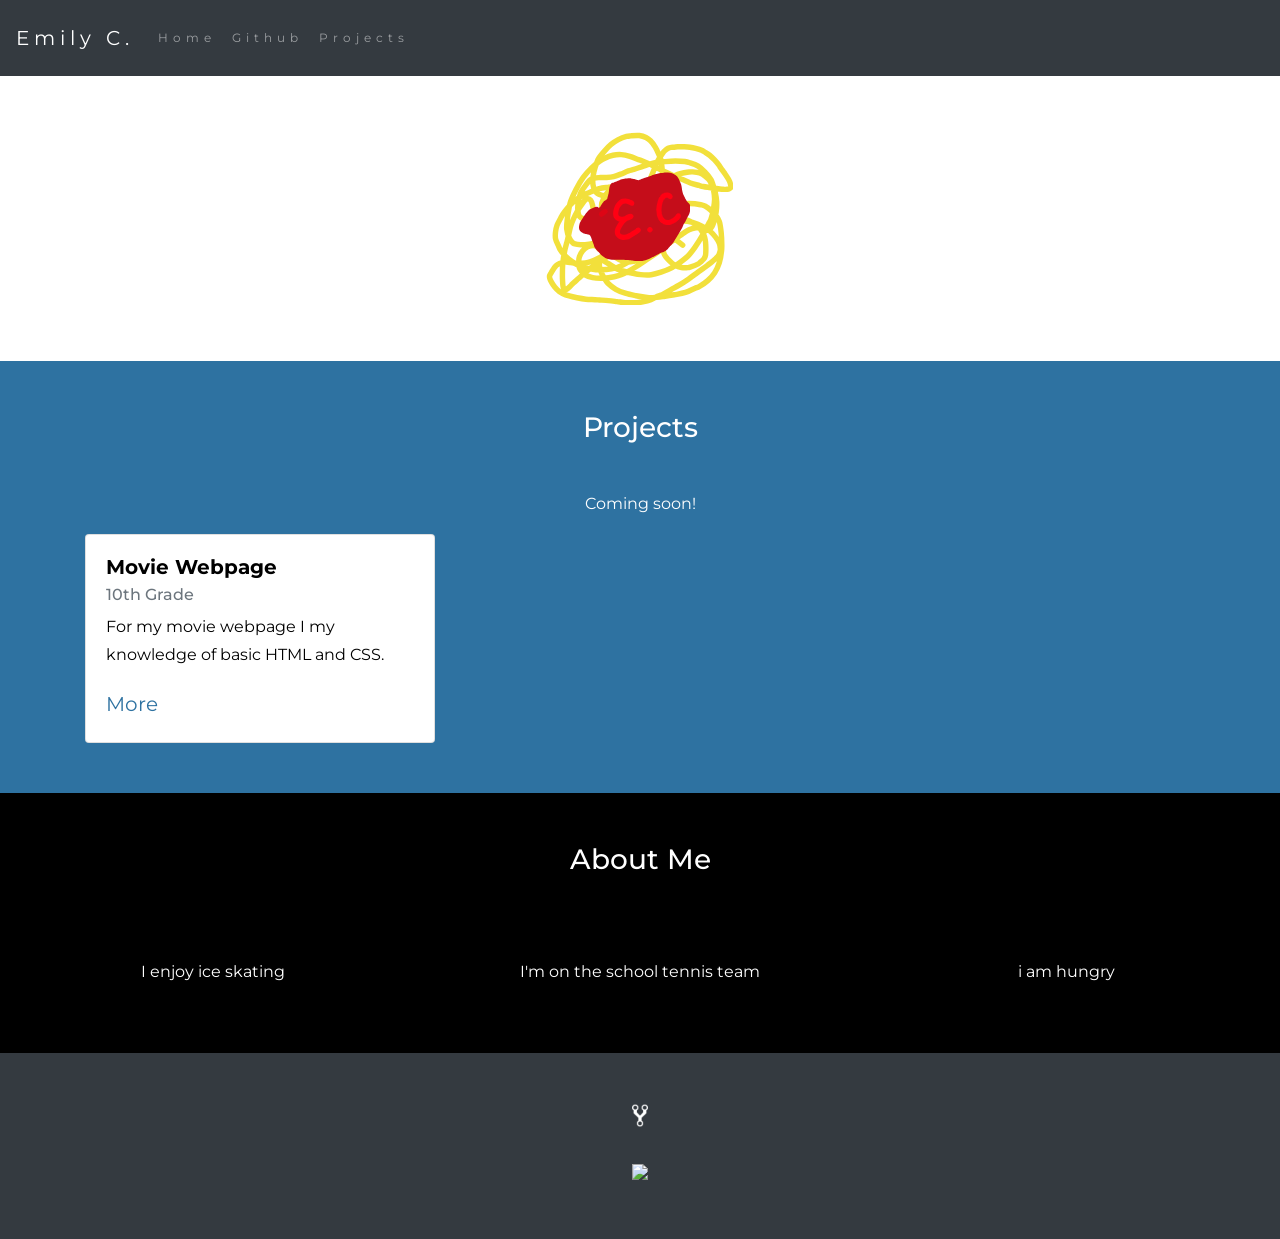
==== index.html @ f396c5cf "Update index.html" ====
<!DOCTYPE html>
<html lang="en">

<head>
    <title class="owner-name">#</title>
    <meta charset="utf-8">
    <meta name="viewport" content="width=device-width, initial-scale=1">
    <link rel="stylesheet" href="https://stackpath.bootstrapcdn.com/bootstrap/4.3.1/css/bootstrap.min.css">
    <link href="https://fonts.googleapis.com/css?family=Montserrat" rel="stylesheet">
    <link href="https://cdn.jsdelivr.net/npm/prismjs@1.29.0/themes/prism.css" rel="stylesheet" /> 
    <link rel="stylesheet" href="style.css" type="text/css">
    <script src="https://code.jquery.com/jquery-3.3.1.slim.min.js"></script>
    <script src="https://cdnjs.cloudflare.com/ajax/libs/popper.js/1.14.7/umd/popper.min.js"></script>
    <script src="https://stackpath.bootstrapcdn.com/bootstrap/4.3.1/js/bootstrap.min.js"></script>

</head>

<body>

    <!-- Navbar -->

    <nav class="navbar navbar-expand-lg navbar-dark bg-dark">
        <a class="navbar-brand owner-name" href="#"></a>
        <button class="navbar-toggler" type="button" data-toggle="collapse" data-target="#navbarSupportedContent" aria-controls="navbarSupportedContent" aria-expanded="false" aria-label="Toggle navigation">
            <span class="navbar-toggler-icon"></span>
        </button>

        <div class="collapse navbar-collapse" id="navbarSupportedContent">
            <ul class="navbar-nav mr-auto">
                <li class="nav-item">
                    <a class="nav-link" href="index.html">Home</a>
                </li>
                <li class="nav-item">
                    <a class="nav-link" href="#" id="github" target="_blank">Github</a>
                </li>
                <li class="nav-item">
                    <a class="nav-link" href="#projects">Projects</a>
                </li>
            </ul>
        </div>
    </nav>

    <!-- First Container -->
    <div class="container-fluid bg-1 text-center">
        <!--<h1 class="margin">Name</h1>-->
        <img src="img/emily-logo.png" class="img-fluid" alt="Logo" id="logo">
    </div>

    <!-- Second Container -->
    <div class="container-fluid bg-2 text-center" id="projects">
        <h3 class="margin">Projects</h3>
        <p> Coming soon!</p>
        <div class="container">
            <div class="row">

                <div class="col-sm-4">
                    <div class="card">
                        <div class="card-body">
                            <h5 class="card-title"> Movie Webpage </h5>
                            <h6 class="card-subtitle mb-2 text-muted">10th Grade</h6>
                            <p class="card-text"> For my movie webpage I my knowledge of basic HTML and CSS. </p>
                            <a href="projects/movie-webpage.html" class="card-link">More</a>
                        </div>
                    </div>
                </div> 

                <!--
                <div class="col-sm-4">
                    <div class="card">
                        <div class="card-body">
                            <h5 class="card-title">Project Name</h5>
                            <h6 class="card-subtitle mb-2 text-muted">10th Grade</h6>
                            <p class="card-text">A brief explanation of the project.</p>
                            <a href="#" class="card-link">More</a>
                        </div>
                    </div>
                </div>
                -->
            

            </div>
        </div>
        </a>
    </div>

    <!-- Third Container (Grid) -->
    <div class="container-fluid bg-3 text-center">
        <h3 class="margin">About Me</h3><br>
        <div class="row">
            <div class="col-sm-4">
                <p>I enjoy ice skating</p>
            </div>
            <div class="col-sm-4">
                <p>I'm on the school tennis team</p>
            </div>
            <div class="col-sm-4">
                <p>i am hungry</p>
            </div>
        </div>
    </div>

    <!-- Footer -->
    <footer class="container-fluid bg-4 text-center">
        <a href="#" target="_blank" id="fork"><img src="img/fork.png"></a><br>
        <a href="https://hstatsep.github.io" target="_blank"><img src="https://hstatsep.github.io/img/hstatsep-logo-small.png" id="sep"></a>
    </footer>

    <script src="https://cdn.jsdelivr.net/npm/prismjs@1.29.0/components/prism-core.min.js"></script>
    <script src="https://cdn.jsdelivr.net/npm/prismjs@1.29.0/plugins/autoloader/prism-autoloader.min.js"></script>
    <script src="https://cdn.jsdelivr.net/npm/prismjs@1.29.0/plugins/normalize-whitespace/prism-normalize-whitespace.min.js"></script>
    <script src="script.js"></script>
</body>

</html>
---- style.css ----
html, body {
    height: 100%;
}

body {
    font: 20px Montserrat, sans-serif;
    line-height: 1.8;
    color: #f5f6f7;
}

p {
    font-size: 16px;
}

a {
    color: #2e72a1;
}

#logo, .project-img {
    max-height: 300px;
}

#fork img{
    height: 25px;
    margin-bottom: 25px;
    filter: invert(1);
}

#sep {
    height: 75px;
}

.margin {
    margin-bottom: 45px;
}

.bg-1 {
    background-color: #ffffff; /* White */
    color: #555555;
}

.bg-2 {
    background-color: #2e72a1; /* Blue */
    color: #ffffff;
}

.card {
    color: black;
    text-align: left;
}

.card-title {
    font-weight: 700;
}

.bg-3 {
    background-color: #000000; /* Black */
    color: #ffffff;
}

.bg-4 {
    background-color: #343a40; /* Dark Gray */
    color: #fff;
}

.container-fluid {
    padding-top: 50px;
    padding-bottom: 50px;
}

.navbar {
    padding-top: 15px;
    padding-bottom: 15px;
    border: 0;
    border-radius: 0;
    margin-bottom: 0;
    font-size: 12px;
    letter-spacing: 5px;
}

.navbar-nav li a:hover {
    color: #2e72a1 !important;
}
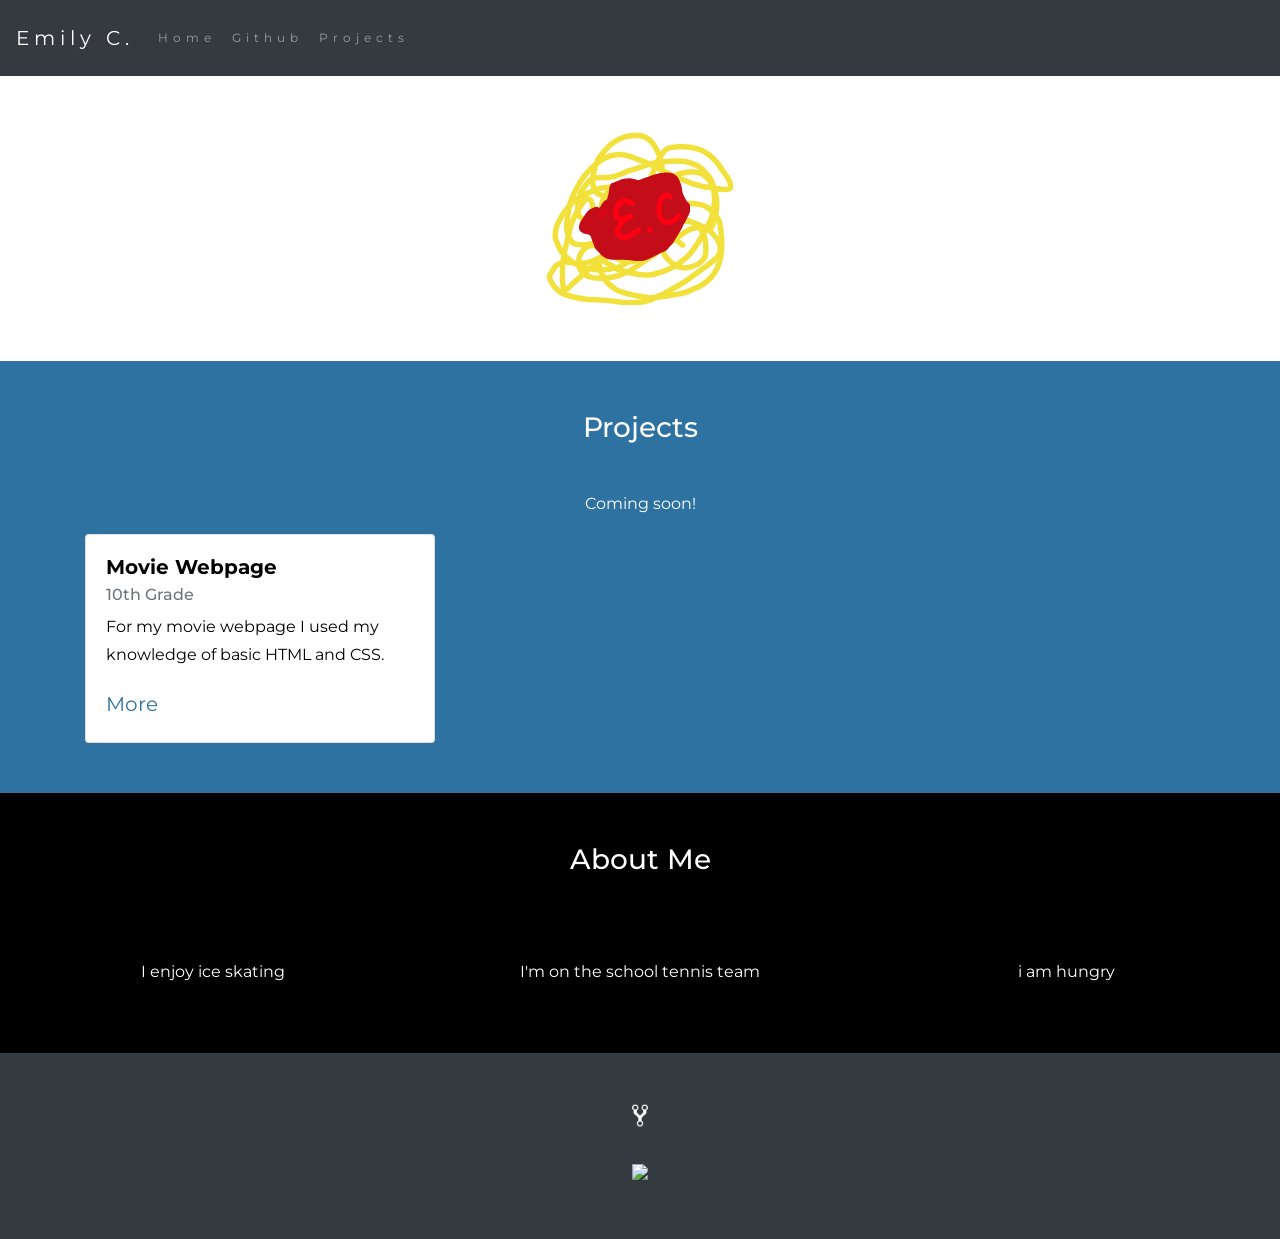
==== commit d56bac0a: "Update index.html" ====
--- a/index.html
+++ b/index.html
@@ -58,7 +58,7 @@
                         <div class="card-body">
                             <h5 class="card-title"> Movie Webpage </h5>
                             <h6 class="card-subtitle mb-2 text-muted">10th Grade</h6>
-                            <p class="card-text"> For my movie webpage I my knowledge of basic HTML and CSS. </p>
+                            <p class="card-text"> For my movie webpage I used my knowledge of basic HTML and CSS. </p>
                             <a href="projects/movie-webpage.html" class="card-link">More</a>
                         </div>
                     </div>
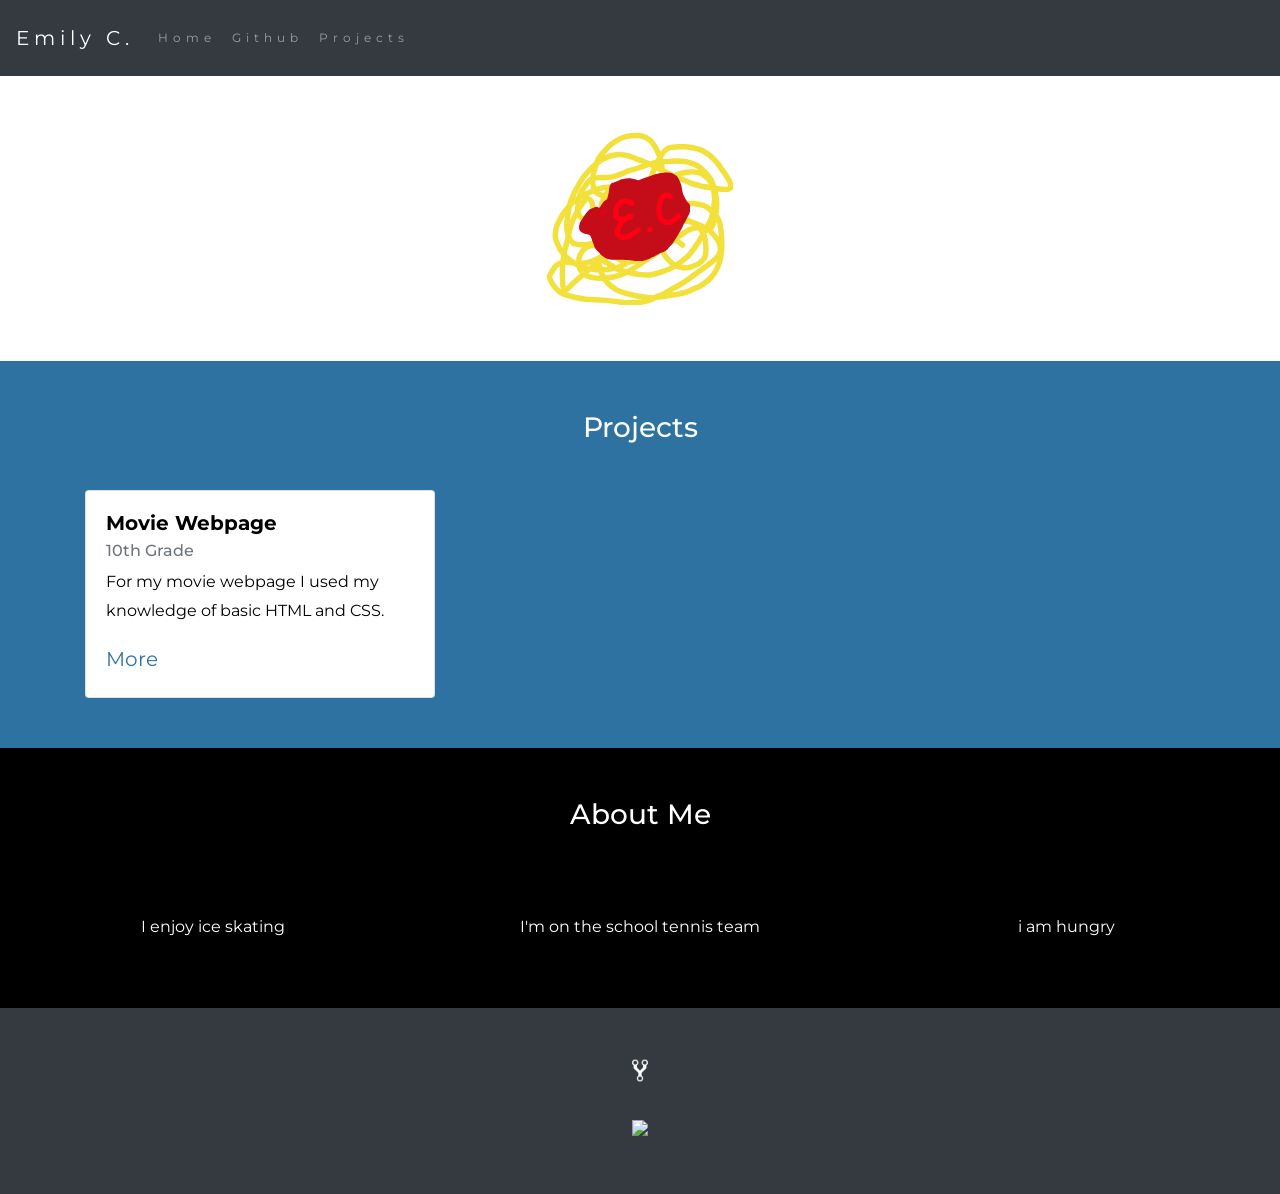
==== commit 422eefc7: "Update index.html" ====
--- a/index.html
+++ b/index.html
@@ -49,7 +49,6 @@
     <!-- Second Container -->
     <div class="container-fluid bg-2 text-center" id="projects">
         <h3 class="margin">Projects</h3>
-        <p> Coming soon!</p>
         <div class="container">
             <div class="row">
 
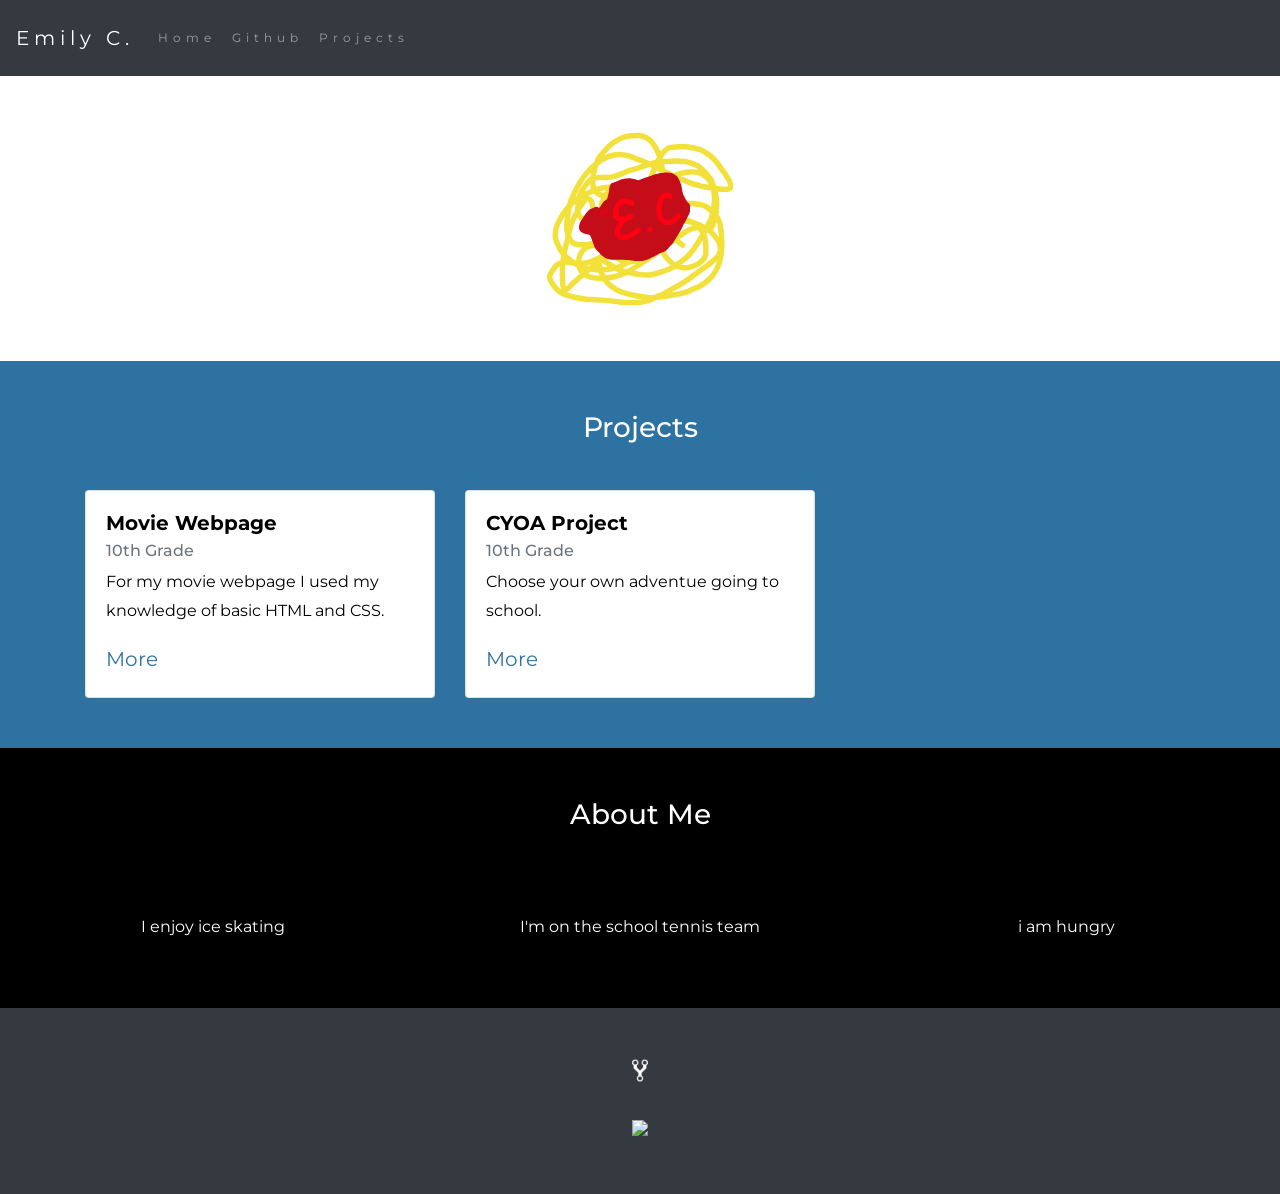
==== commit 7eba54c1: "Add CYOA Project card to index.html" ====
--- a/index.html
+++ b/index.html
@@ -63,6 +63,16 @@
                     </div>
                 </div> 
 
+                <div class="col-sm-4">
+                    <div class="card">
+                        <div class="card-body">
+                            <h5 class="card-title"> CYOA Project</h5>
+                            <h6 class="card-subtitle mb-2 text-muted">10th Grade</h6>
+                            <p class="card-text"> Choose your own adventue going to school. </p>
+                            <a href="proejcts/cyoa.html" class="card-link">More</a>
+                        </div>
+                    </div>
+                </div>
                 <!--
                 <div class="col-sm-4">
                     <div class="card">
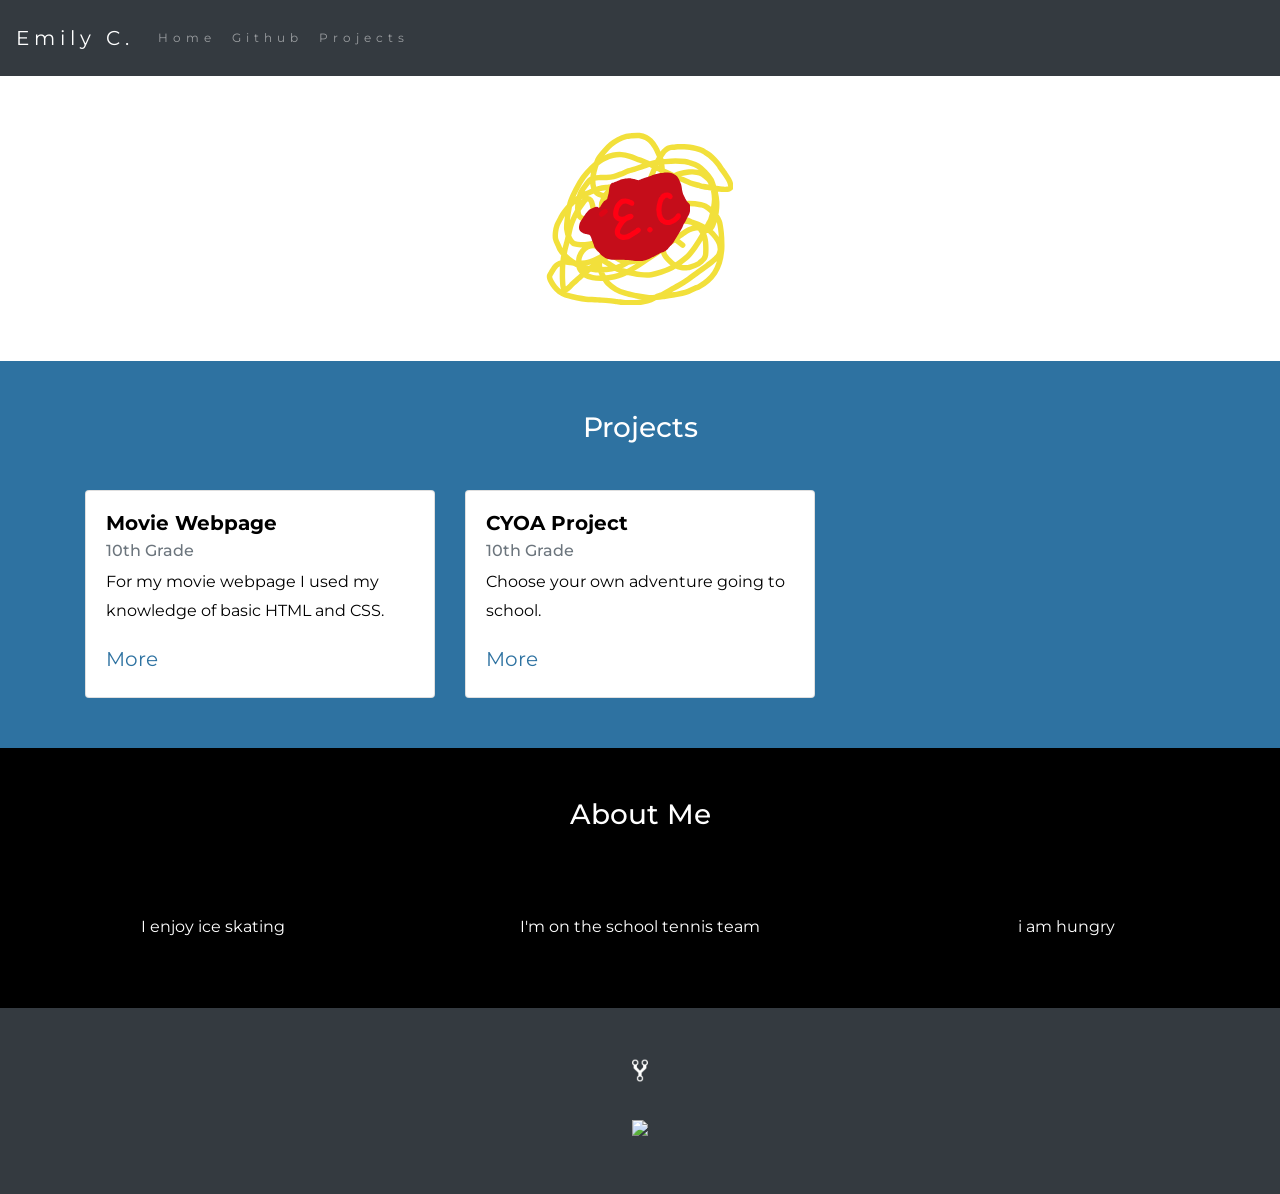
==== commit f524260a: "Fix typo in CYOA project description" ====
--- a/index.html
+++ b/index.html
@@ -68,8 +68,8 @@
                         <div class="card-body">
                             <h5 class="card-title"> CYOA Project</h5>
                             <h6 class="card-subtitle mb-2 text-muted">10th Grade</h6>
-                            <p class="card-text"> Choose your own adventue going to school. </p>
-                            <a href="proejcts/cyoa.html" class="card-link">More</a>
+                            <p class="card-text"> Choose your own adventure going to school. </p>
+                            <a href="projects/cyoa.html" class="card-link">More</a>
                         </div>
                     </div>
                 </div>
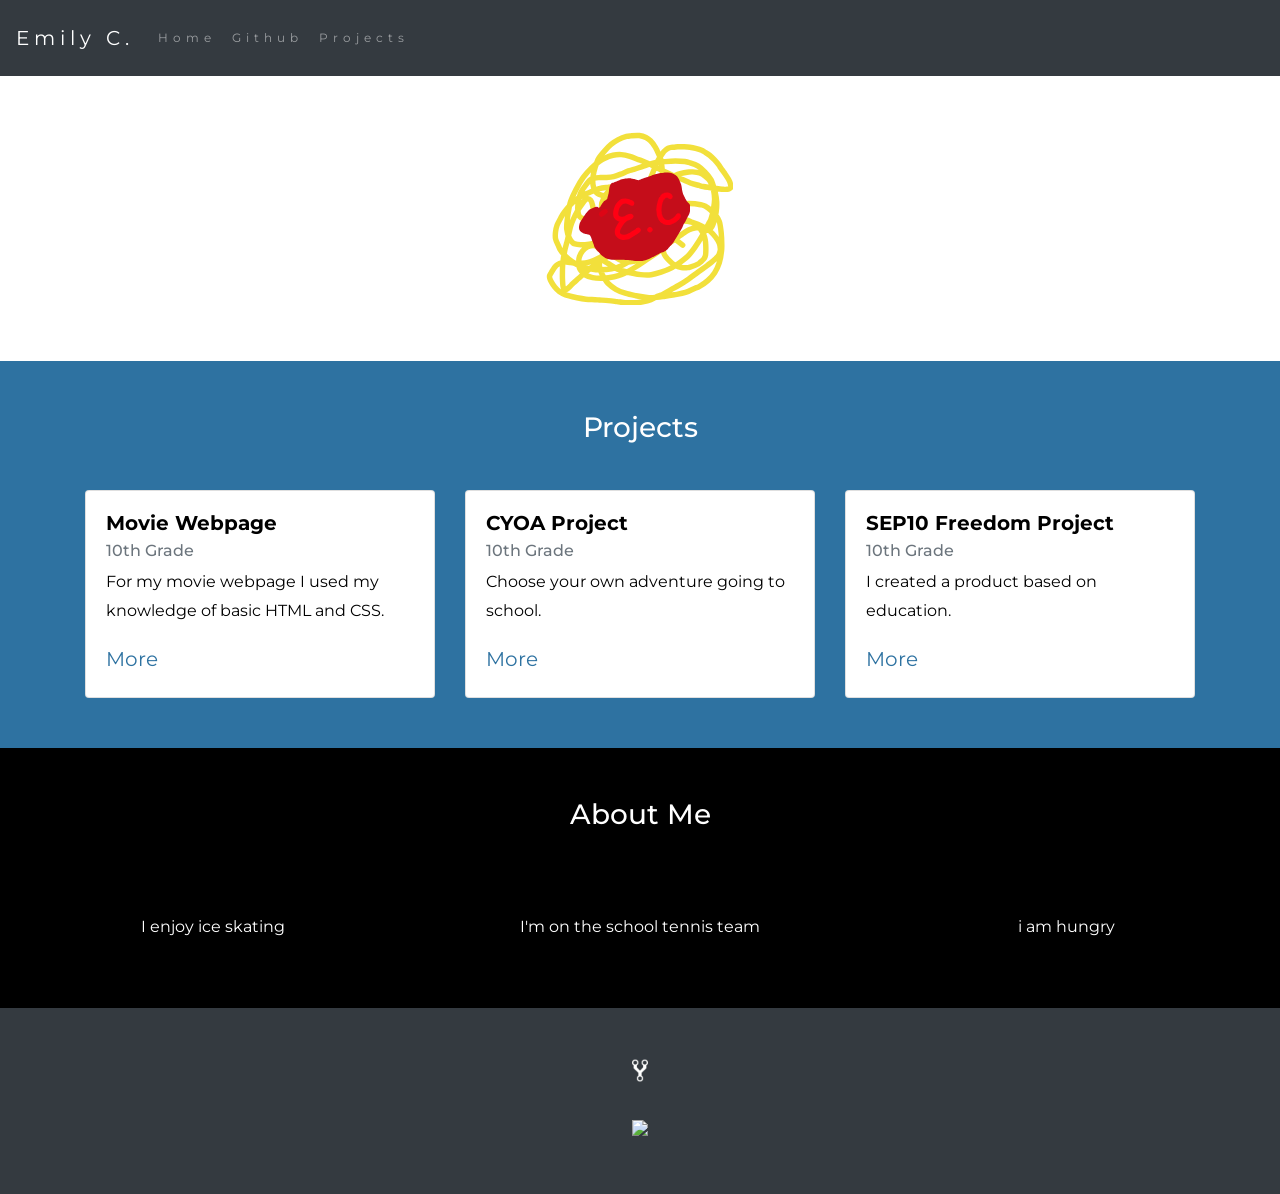
==== commit a907add5: "add sep-10 freedom project" ====
--- a/index.html
+++ b/index.html
@@ -73,6 +73,17 @@
                         </div>
                     </div>
                 </div>
+                <div class="col-sm-4">
+                    <div class="card">
+                        <div class="card-body">
+                            <h5 class="card-title">SEP10 Freedom Project</h5>
+                            <h6 class="card-subtitle mb-2 text-muted">10th Grade</h6>
+                            <p class="card-text"> I created a product based on education.</p>
+                            <a href="projects/sep10-fp.html" class="card-link">More</a>
+                        </div>
+                    </div>
+                </div>
+                
                 <!--
                 <div class="col-sm-4">
                     <div class="card">
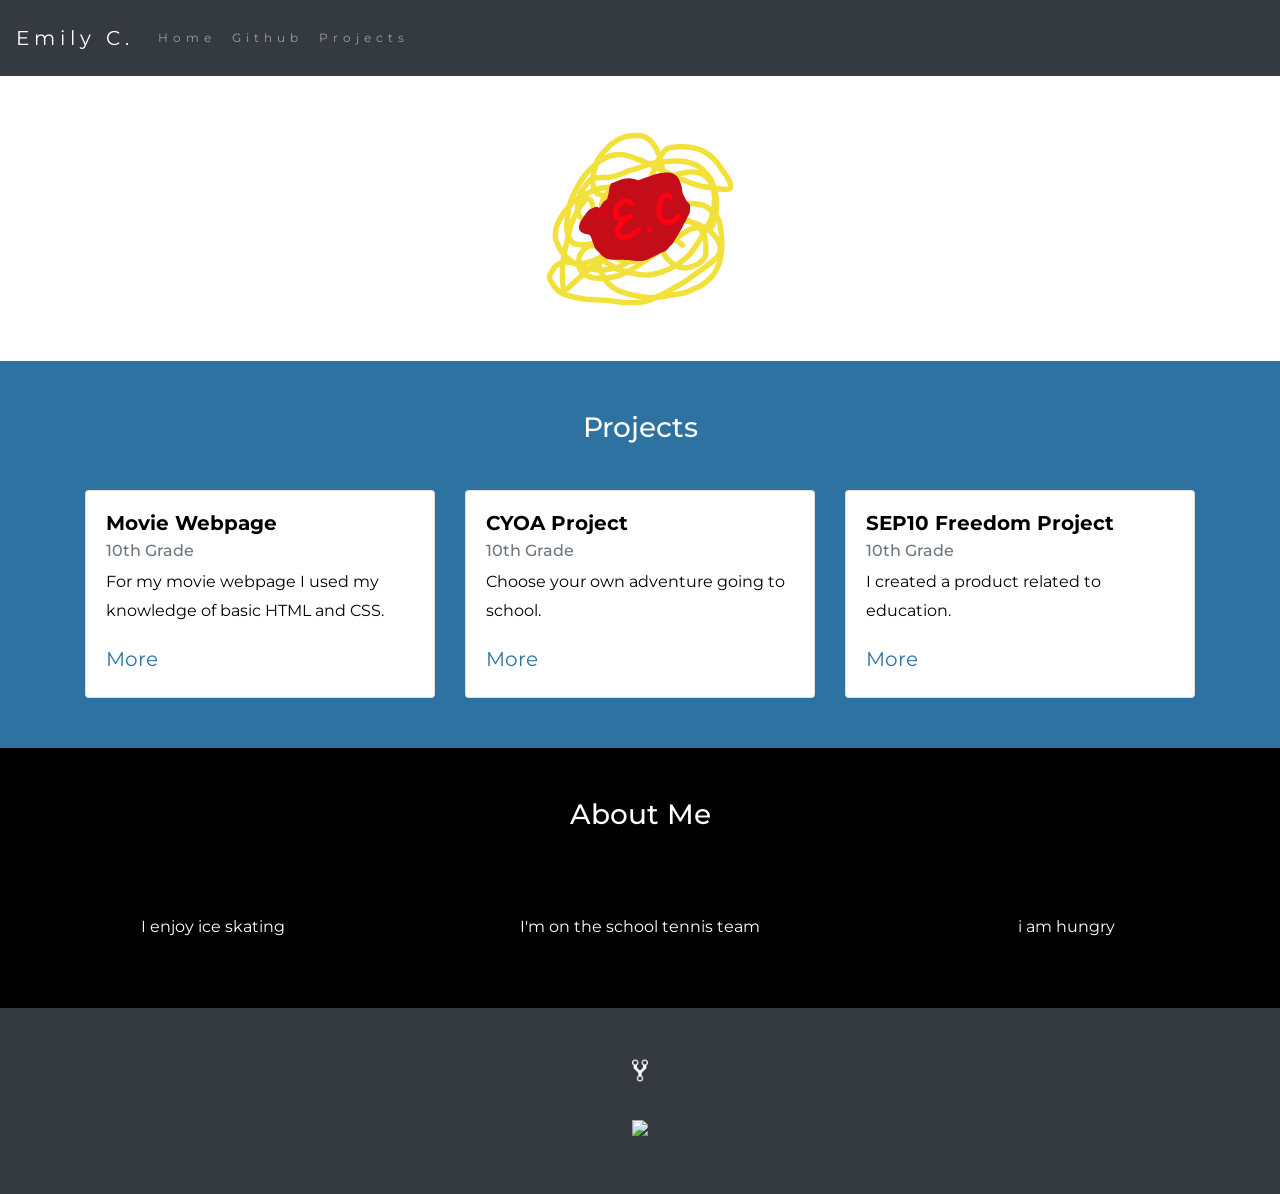
==== commit da18ebf5: "fix typo" ====
--- a/index.html
+++ b/index.html
@@ -78,7 +78,7 @@
                         <div class="card-body">
                             <h5 class="card-title">SEP10 Freedom Project</h5>
                             <h6 class="card-subtitle mb-2 text-muted">10th Grade</h6>
-                            <p class="card-text"> I created a product based on education.</p>
+                            <p class="card-text"> I created a product related to education.</p>
                             <a href="projects/sep10-fp.html" class="card-link">More</a>
                         </div>
                     </div>
